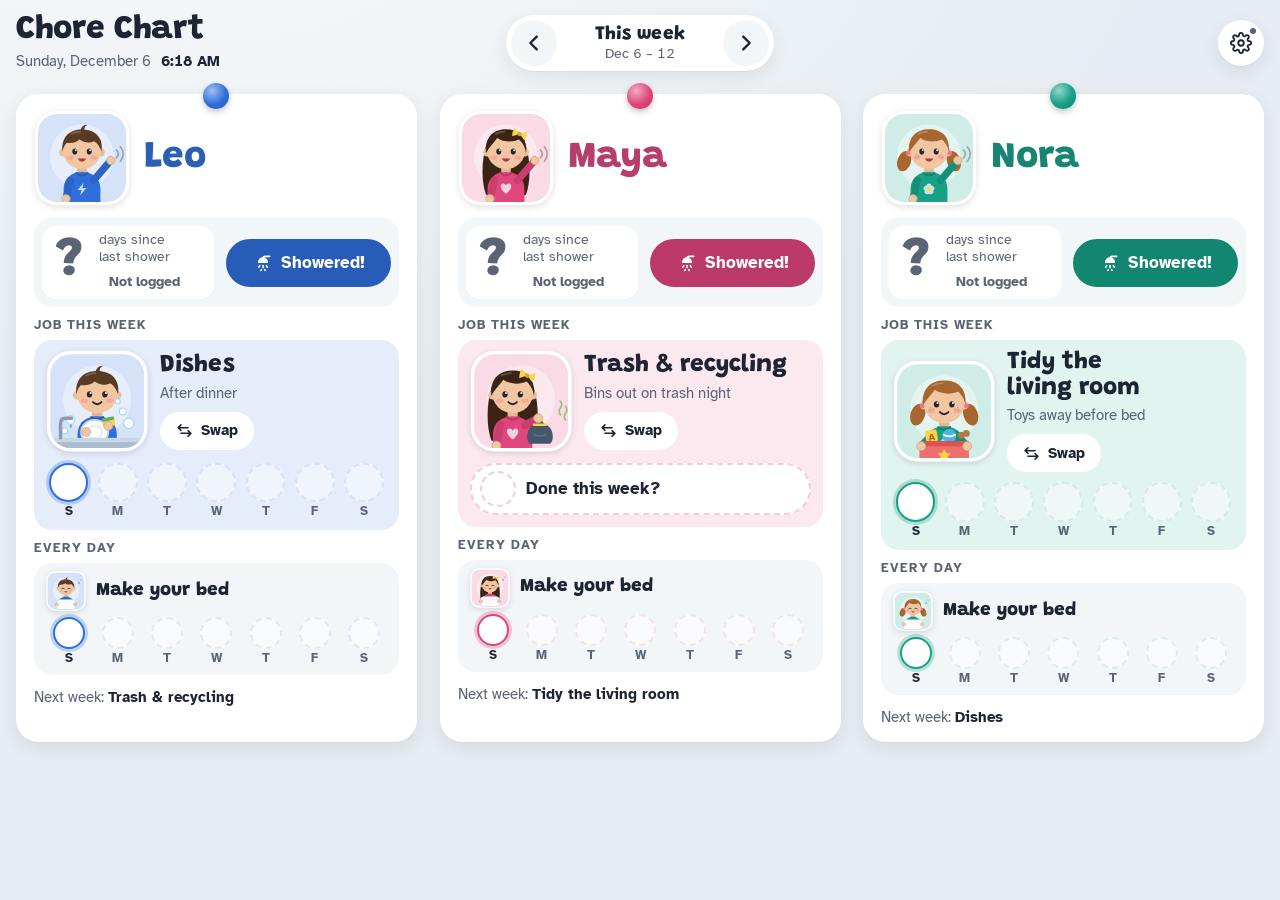
==== chore-chart/index.html @ 327c025f "Add fridge chore chart app (chore-chart/) Static HTML/JS page plus one Vercel function for a kitchen" ====
<!doctype html>
<html lang="en">
<head>
<meta charset="utf-8">
<meta name="viewport" content="width=device-width, initial-scale=1, viewport-fit=cover">
<title>Fridge Chore Chart</title>
<meta name="claude:viewport-fit-sides" content="cover">
<meta name="description" content="Weekly chore rotation and shower tracker for the kitchen fridge.">
<meta name="theme-color" content="#e6ecf1" media="(prefers-color-scheme: light)">
<meta name="theme-color" content="#121822" media="(prefers-color-scheme: dark)">
<meta name="apple-mobile-web-app-capable" content="yes">
<meta name="mobile-web-app-capable" content="yes">
<meta name="apple-mobile-web-app-title" content="Chores">
<link rel="manifest" href="manifest.webmanifest">
<link rel="icon" href="icons/icon.svg" type="image/svg+xml">
<link rel="apple-touch-icon" href="icons/apple-touch-icon.png">
<link rel="preconnect" href="https://fonts.googleapis.com">
<link rel="preconnect" href="https://fonts.gstatic.com" crossorigin>
<link rel="stylesheet" href="https://fonts.googleapis.com/css2?family=Atkinson+Hyperlegible:wght@400;700&family=Grandstander:wght@600;800&display=swap">
<link rel="stylesheet" href="styles.css">
</head>
<body>
<div id="board" class="page"></div>
<div id="sheet"></div>
<div id="toast" class="toast-wrap" aria-live="polite"></div>
<noscript>This chart needs JavaScript turned on.</noscript>
<script type="module" src="app.js"></script>
</body>
</html>
---- chore-chart/styles.css ----
/* Layout: a fridge door. A slim header rail, then one paper panel per kid held up by a magnet in their color.
   Each panel reads top to bottom: who, shower counter, this week's job sticker + sticker-chart dots, every-day jobs. */
:root {
  --bg: #e6ecf1;            /* fridge enamel */
  --bg-sheen: #f6f9fb;
  --panel: #ffffff;
  --panel-2: #f3f6f9;
  --ink: #1d2433;
  --ink-2: #5a6475;
  --line: #d3dbe4;
  --star: #f4b000;
  --star-ink: #6b4b00;
  --fresh: #188a55;
  --due: #c27a00;
  --overdue: #d6344a;
  --fresh-wash: #e1f4e9;
  --due-wash: #fdf0d6;
  --overdue-wash: #fde3e6;
  --scrim: rgba(20, 26, 36, 0.45);
  --shadow: 0 1px 0 rgba(29, 36, 51, 0.04), 0 6px 18px rgba(29, 36, 51, 0.08);
  --ink-mix: 22%;           /* how far kid colors lean toward --ink for text */

  --font-display: "Grandstander", ui-rounded, "Arial Rounded MT Bold", "Trebuchet MS", system-ui, sans-serif;
  --font-body: "Atkinson Hyperlegible", system-ui, -apple-system, "Segoe UI", Roboto, sans-serif;

  --radius: 22px;
  --dot: clamp(30px, 3.1vw, 44px);
}

@media (prefers-color-scheme: dark) {
  :root:not([data-theme="light"]) {
    --bg: #121822;
    --bg-sheen: #19212d;
    --panel: #1b2330;
    --panel-2: #222c3b;
    --ink: #eef2f7;
    --ink-2: #a4aebe;
    --line: #313c4d;
    --star: #ffc933;
    --star-ink: #3a2a00;
    --fresh: #45c486;
    --due: #f0b23a;
    --overdue: #ff6b7d;
    --fresh-wash: rgba(69, 196, 134, 0.16);
    --due-wash: rgba(240, 178, 58, 0.16);
    --overdue-wash: rgba(255, 107, 125, 0.16);
    --scrim: rgba(0, 0, 0, 0.6);
    --shadow: 0 1px 0 rgba(0, 0, 0, 0.3), 0 8px 22px rgba(0, 0, 0, 0.3);
    --ink-mix: 40%;
    color-scheme: dark;
  }
}

:root[data-theme="dark"] {
  --bg: #121822;
  --bg-sheen: #19212d;
  --panel: #1b2330;
  --panel-2: #222c3b;
  --ink: #eef2f7;
  --ink-2: #a4aebe;
  --line: #313c4d;
  --star: #ffc933;
  --star-ink: #3a2a00;
  --fresh: #45c486;
  --due: #f0b23a;
  --overdue: #ff6b7d;
  --fresh-wash: rgba(69, 196, 134, 0.16);
  --due-wash: rgba(240, 178, 58, 0.16);
  --overdue-wash: rgba(255, 107, 125, 0.16);
  --scrim: rgba(0, 0, 0, 0.6);
  --shadow: 0 1px 0 rgba(0, 0, 0, 0.3), 0 8px 22px rgba(0, 0, 0, 0.3);
  --ink-mix: 40%;
  color-scheme: dark;
}

*, *::before, *::after { box-sizing: border-box; }

html, body { min-height: 100%; }

body {
  margin: 0;
  background: radial-gradient(1400px 700px at 15% -10%, var(--bg-sheen), transparent 70%), var(--bg);
  background-attachment: fixed;
  color: var(--ink);
  font: 400 17px/1.4 var(--font-body);
  -webkit-font-smoothing: antialiased;
  -webkit-tap-highlight-color: transparent;
}

body.has-sheet { overflow: hidden; }

button { font: inherit; color: inherit; }

button:focus-visible, input:focus-visible {
  outline: 3px solid var(--ink);
  outline-offset: 2px;
}

h1, h2, h3, h4, p { margin: 0; }

h1, h2, h4 { text-wrap: balance; }

svg { display: block; }

.page {
  max-width: 1500px;
  margin: 0 auto;
  padding-block: 14px 28px;
  padding-left: max(16px, env(safe-area-inset-left, 0px));
  padding-right: max(16px, env(safe-area-inset-right, 0px));
}

/* ---------- header rail ---------- */

.rail {
  display: grid;
  grid-template-columns: 1fr auto 1fr;
  align-items: center;
  gap: 12px;
  margin-bottom: 22px;
}

.brand h1 {
  font: 800 clamp(26px, 2.6vw, 36px)/1 var(--font-display);
  letter-spacing: -0.01em;
}

.brand p {
  margin-top: 4px;
  color: var(--ink-2);
  font-size: 15px;
}

.clock {
  font-variant-numeric: tabular-nums;
  font-weight: 700;
  color: var(--ink);
  margin-left: 6px;
}

.weeknav {
  display: flex;
  align-items: center;
  gap: 8px;
  background: var(--panel);
  border-radius: 999px;
  padding: 5px;
  box-shadow: var(--shadow);
}

.weeklabel {
  display: grid;
  justify-items: center;
  min-width: 150px;
  line-height: 1.15;
}

.weeklabel strong { font: 800 19px/1.1 var(--font-display); }
.weeklabel span { color: var(--ink-2); font-size: 14px; font-variant-numeric: tabular-nums; }

.tools {
  display: flex;
  justify-content: flex-end;
  align-items: center;
  gap: 8px;
}

/* ---------- buttons ---------- */

.icon-btn {
  position: relative;
  display: inline-grid;
  place-items: center;
  width: 46px;
  height: 46px;
  border: 0;
  border-radius: 999px;
  background: var(--panel-2);
  cursor: pointer;
  flex: none;
}

.icon-btn svg { width: 22px; height: 22px; }
.icon-btn-small { width: 36px; height: 36px; }
.icon-btn-small svg { width: 16px; height: 16px; }
.tools .icon-btn { background: var(--panel); box-shadow: var(--shadow); }

.sync i {
  position: absolute;
  top: 6px;
  right: 6px;
  width: 10px;
  height: 10px;
  border-radius: 50%;
  border: 2px solid var(--panel);
  background: var(--ink-2);
}

.sync--cloud i { background: var(--fresh); }
.sync--offline i, .sync--connecting i { background: var(--due); }
.sync--locked i { background: var(--overdue); }

.btn {
  display: inline-flex;
  align-items: center;
  justify-content: center;
  gap: 8px;
  min-height: 48px;
  padding: 0 18px;
  border: 2px solid var(--line);
  border-radius: 999px;
  background: var(--panel);
  font-weight: 700;
  cursor: pointer;
  white-space: nowrap;
}

.btn svg { width: 20px; height: 20px; flex: none; }
.btn-small { min-height: 38px; padding: 0 14px; font-size: 15px; }
.btn-small svg { width: 17px; height: 17px; }
.btn-ghost { border-color: transparent; background: var(--panel-2); }
.btn-wide { width: 100%; margin-top: 14px; }
.btn-primary { background: var(--ink); color: var(--panel); border-color: var(--ink); }

.btn-kid {
  background: var(--kid-strong);
  border-color: var(--kid-strong);
  color: #fff;
}

.btn:active, .icon-btn:active, .day:active, .week-check:active, .job-art:active, .opt:active { transform: scale(0.96); }

/* ---------- the board ---------- */

.board {
  display: grid;
  grid-template-columns: repeat(var(--cols, 3), minmax(0, 1fr));
  gap: clamp(14px, 1.8vw, 26px);
}

/* side by side, line up each section across the kids */
@media (min-width: 761px) {
  @supports (grid-template-rows: subgrid) {
    .board { row-gap: 0; }
    .kid { grid-row: span var(--rows, 5); grid-template-rows: subgrid; row-gap: 12px; }
    .next { align-self: end; }
  }
}

.kid {
  position: relative;
  min-width: 0;
  container-type: inline-size;
  background: var(--panel);
  border-radius: var(--radius);
  box-shadow: var(--shadow);
  padding: 16px clamp(14px, 1.4vw, 20px) 14px;
  display: grid;
  grid-template-columns: minmax(0, 1fr);
  gap: 12px;
  align-content: start;
}

/* the magnet holding the page up */
.kid::before {
  content: "";
  position: absolute;
  top: -11px;
  left: 50%;
  width: 26px;
  height: 26px;
  margin-left: -13px;
  border-radius: 50%;
  background: radial-gradient(circle at 35% 30%, var(--kid-light), var(--kid) 55%, var(--kid-strong));
  box-shadow: 0 3px 6px rgba(0, 0, 0, 0.22);
}

.kid-top {
  display: flex;
  align-items: center;
  gap: 14px;
  min-width: 0;
}

.portrait { width: clamp(76px, 7.5vw, 104px); flex: none; }
.portrait .art, .job-art .art, .mini-head .art, .sheet-art .art, .opt .art { width: 100%; height: auto; filter: drop-shadow(0 2px 3px rgba(0, 0, 0, 0.12)); }

.kid-name { display: grid; gap: 6px; min-width: 0; }

.kid-name h2 {
  font: 800 clamp(30px, 3vw, 44px)/1 var(--font-display);
  color: var(--kid-strong);
  color: color-mix(in srgb, var(--kid), var(--ink) var(--ink-mix));
  overflow-wrap: anywhere;
}

.stamp {
  justify-self: start;
  display: inline-flex;
  align-items: center;
  gap: 6px;
  padding: 4px 12px 4px 8px;
  border-radius: 999px;
  background: var(--star);
  color: var(--star-ink);
  font-weight: 700;
  font-size: 15px;
  transform: rotate(-3deg);
}

.stamp svg { width: 18px; height: 18px; }

.label {
  font: 700 13px/1 var(--font-body);
  text-transform: uppercase;
  letter-spacing: 0.08em;
  color: var(--ink-2);
}

/* ---------- shower counter ---------- */

.shower {
  display: flex;
  flex-wrap: wrap;
  align-items: stretch;
  gap: 12px;
  padding: 8px;
  border-radius: 18px;
  background: var(--panel-2);
}

.counter {
  display: flex;
  align-items: center;
  gap: 10px;
  flex: 1 1 auto;
  min-width: 0;
  padding: 6px 12px 6px 8px;
  border: 0;
  border-radius: 14px;
  background: var(--status-wash, var(--panel));
  text-align: left;
  cursor: pointer;
}

.counter .num {
  min-width: 1.4ch;
  font: 800 clamp(40px, 4vw, 54px)/0.9 var(--font-display);
  color: var(--status, var(--ink-2));
  font-variant-numeric: tabular-nums;
  text-align: center;
}

.counter .cap { display: grid; justify-items: start; gap: 5px; font-size: 14px; line-height: 1.2; color: var(--ink-2); }

.shower .btn-kid { align-self: center; flex: 1 0 auto; }

.pill {
  padding: 3px 10px;
  border-radius: 999px;
  font-weight: 700;
  font-size: 14px;
  background: var(--status-wash, var(--panel));
  color: var(--status, var(--ink-2));
  white-space: nowrap;
}

.shower--fresh { --status: var(--fresh); --status-wash: var(--fresh-wash); }
.shower--due { --status: var(--due); --status-wash: var(--due-wash); }
.shower--overdue { --status: var(--overdue); --status-wash: var(--overdue-wash); }
.shower--overdue .num { animation: nudge 2.4s ease-in-out infinite; }

/* ---------- jobs ---------- */

.jobs, .everyday { display: grid; gap: 8px; align-content: start; }

.job {
  display: grid;
  gap: 10px;
  padding: 10px 12px 12px;
  border-radius: 18px;
  background: var(--kid-wash);
}

.job-top {
  display: flex;
  gap: 12px;
  align-items: center;
  min-width: 0;
}

.job-art {
  width: clamp(76px, 8vw, 116px);
  flex: none;
  padding: 0;
  border: 0;
  background: none;
  cursor: pointer;
}

.job-head { display: grid; gap: 4px; min-width: 0; }
.job-head h4 { font: 800 clamp(21px, 1.9vw, 27px)/1.05 var(--font-display); overflow-wrap: anywhere; }
.note { color: var(--ink-2); font-size: 15px; }

.job-meta {
  display: flex;
  flex-wrap: wrap;
  align-items: center;
  gap: 8px;
  margin-top: 4px;
}

.job-meta .btn-ghost { background: var(--panel); }

.tag {
  padding: 3px 10px;
  border-radius: 999px;
  background: var(--kid-strong);
  color: #fff;
  font-size: 13px;
  font-weight: 700;
}

/* sticker-chart dots */
.days {
  display: grid;
  grid-template-columns: repeat(7, minmax(0, 1fr));
  gap: 4px;
}

.day {
  display: grid;
  justify-items: center;
  gap: 3px;
  padding: 0;
  border: 0;
  background: none;
  cursor: pointer;
}

.day .mark {
  display: grid;
  place-items: center;
  width: var(--dot);
  height: var(--dot);
  max-width: 100%;
  border-radius: 50%;
  border: 2.5px dashed var(--kid-soft);
  background: var(--panel);
}

.day .dl { font-size: 13px; font-weight: 700; color: var(--ink-2); line-height: 1; }

.day.is-today .mark { border-style: solid; border-color: var(--kid); box-shadow: 0 0 0 3px var(--kid-soft); }
.day.is-today .dl { color: var(--ink); }
.day.is-future { cursor: default; }
.day.is-future .mark { opacity: 0.45; }

.day.is-done .mark, .week-check.is-done .mark {
  border: 3px solid #fff;
  background: var(--star);
  color: #fff;
  box-shadow: 0 2px 4px rgba(0, 0, 0, 0.18);
}

.day.is-done.is-today .mark { box-shadow: 0 0 0 3px var(--kid-soft), 0 2px 4px rgba(0, 0, 0, 0.18); }
.day .mark svg { width: 64%; height: 64%; }

.week-check {
  display: flex;
  align-items: center;
  gap: 10px;
  width: 100%;
  min-height: 52px;
  padding: 6px 16px 6px 8px;
  border: 2.5px dashed var(--kid-soft);
  border-radius: 999px;
  background: var(--panel);
  font-weight: 700;
  cursor: pointer;
}

.week-check .mark {
  display: grid;
  place-items: center;
  width: 36px;
  height: 36px;
  border-radius: 50%;
  border: 2.5px dashed var(--kid-soft);
  flex: none;
}

.week-check .mark svg { width: 22px; height: 22px; }
.week-check.is-done { border-style: solid; border-color: var(--star); background: var(--due-wash); }
.week-check:disabled { opacity: 0.5; cursor: default; }

.pop .mark { animation: pop 0.55s cubic-bezier(0.3, 1.6, 0.5, 1); }

.mini {
  display: grid;
  gap: 6px;
  padding: 8px 12px 10px;
  border-radius: 18px;
  background: var(--panel-2);
}

.mini-head { display: flex; align-items: center; gap: 10px; }
.mini-head .art { width: 40px; }
.mini-head h4 { font: 800 19px/1.1 var(--font-display); }
.mini .days { --dot: clamp(26px, 2.5vw, 36px); }

.next { color: var(--ink-2); font-size: 15px; }
.next b { color: var(--ink); }
.empty { color: var(--ink-2); padding: 8px 2px; }

/* ---------- sheets ---------- */

.scrim {
  position: fixed;
  inset: 0;
  background: var(--scrim);
  z-index: 20;
}

.sheet {
  position: fixed;
  z-index: 21;
  left: 50%;
  bottom: 0;
  width: min(600px, 100%);
  max-height: 88vh;
  overflow-y: auto;
  transform: translateX(-50%);
  background: var(--panel);
  border-radius: 26px 26px 0 0;
  padding: 18px max(20px, env(safe-area-inset-right, 0px)) calc(24px + env(safe-area-inset-bottom, 0px)) max(20px, env(safe-area-inset-left, 0px));
  display: grid;
  gap: 12px;
  box-shadow: 0 -10px 40px rgba(0, 0, 0, 0.2);
}

@media (min-width: 700px) and (min-height: 560px) {
  .sheet {
    bottom: auto;
    top: 50%;
    transform: translate(-50%, -50%);
    border-radius: 26px;
    padding: 22px 26px 26px;
  }
}

.sheet-in { animation: rise 0.22s ease-out; }

.sheet-head { display: flex; align-items: center; gap: 14px; margin-bottom: 4px; }
.sheet-art { width: 84px; flex: none; }
.sheet-title { flex: 1; min-width: 0; }
.sheet-title h2 { font: 800 28px/1.05 var(--font-display); }
.sheet-title p { color: var(--ink-2); margin-top: 4px; }
.sheet .label { margin-top: 8px; }

.opts {
  display: grid;
  grid-template-columns: repeat(auto-fill, minmax(150px, 1fr));
  gap: 10px;
}

.opt {
  display: flex;
  align-items: center;
  gap: 10px;
  padding: 8px 12px 8px 8px;
  border: 2px solid transparent;
  border-radius: 18px;
  background: var(--kid-wash);
  text-align: left;
  cursor: pointer;
  min-width: 0;
}

.opt .art { width: 54px; flex: none; }
.opt span { display: grid; min-width: 0; font-size: 15px; line-height: 1.25; color: var(--ink-2); }
.opt b { color: var(--ink); font-size: 17px; }
.opt:disabled { opacity: 0.5; cursor: default; }
.opt:not(:disabled):hover { border-color: var(--kid-soft); }

.btn-row { display: flex; flex-wrap: wrap; gap: 10px; }
.fine { color: var(--ink-2); font-size: 14px; }

.history { list-style: none; margin: 0; padding: 0; display: grid; gap: 6px; }

.history li {
  display: flex;
  align-items: center;
  justify-content: space-between;
  gap: 10px;
  padding: 6px 6px 6px 14px;
  border-radius: 14px;
  background: var(--panel-2);
  font-variant-numeric: tabular-nums;
}

.set { display: grid; gap: 10px; padding-top: 6px; }
.set p { color: var(--ink-2); }
.set > .btn { justify-self: start; }

.sync-line { display: flex; align-items: baseline; gap: 10px; }
.sync-line i { flex: none; width: 10px; height: 10px; border-radius: 50%; background: var(--ink-2); transform: translateY(1px); }
.sync-line.sync--cloud i { background: var(--fresh); }
.sync-line.sync--offline i, .sync-line.sync--connecting i { background: var(--due); }
.sync-line.sync--locked i { background: var(--overdue); }

.key-form { display: grid; gap: 8px; }
.key-form label { font-weight: 700; }

.key-form input {
  flex: 1 1 200px;
  min-height: 48px;
  padding: 0 16px;
  border: 2px solid var(--line);
  border-radius: 14px;
  background: var(--panel-2);
  color: var(--ink);
  font: inherit;
}

/* ---------- toast ---------- */

.toast-wrap {
  position: fixed;
  z-index: 30;
  left: 0;
  right: 0;
  bottom: calc(18px + env(safe-area-inset-bottom, 0px));
  display: flex;
  justify-content: center;
  padding-left: max(16px, env(safe-area-inset-left, 0px));
  padding-right: max(16px, env(safe-area-inset-right, 0px));
  pointer-events: none;
}

.toast {
  display: flex;
  align-items: center;
  gap: 14px;
  max-width: 100%;
  padding: 8px 8px 8px 18px;
  border-radius: 999px;
  background: var(--ink);
  color: var(--panel);
  font-weight: 700;
  box-shadow: 0 10px 30px rgba(0, 0, 0, 0.25);
  pointer-events: auto;
  animation: rise 0.2s ease-out;
}

.toast .btn { background: var(--panel); color: var(--ink); border-color: var(--panel); }

/* ---------- motion ---------- */

@keyframes pop {
  0% { transform: scale(0.4) rotate(-30deg); }
  100% { transform: scale(1) rotate(0); }
}

@keyframes rise {
  from { opacity: 0; translate: 0 16px; }
  to { opacity: 1; translate: 0 0; }
}

@keyframes nudge {
  0%, 86%, 100% { transform: rotate(0); }
  90% { transform: rotate(-8deg); }
  95% { transform: rotate(8deg); }
}

@media (prefers-reduced-motion: reduce) {
  *, *::before, *::after { animation: none !important; transition: none !important; }
}

/* ---------- smaller screens ---------- */

@media (max-width: 760px) {
  .rail { grid-template-columns: 1fr auto; }
  .weeknav { grid-column: 1 / -1; grid-row: 2; justify-self: center; }
  .board { grid-template-columns: minmax(0, 1fr); gap: 26px; }
  :root { --dot: clamp(30px, 9vw, 44px); }
  .mini .days { --dot: clamp(26px, 8vw, 36px); }
}

/* narrow kid panels (portrait tablets, small landscape tablets) */
@container (max-width: 330px) {
  .shower { gap: 8px; padding: 6px; }
  .counter { gap: 8px; padding: 6px 8px; }
  .counter .num { font-size: 38px; }
  .counter .cap { font-size: 13px; }
  .shower .btn-kid { padding: 0 12px; font-size: 15px; gap: 6px; }
  .job-head h4 { font-size: 20px; }
  .note { font-size: 14px; }
  .kid-name h2 { font-size: 30px; }
}

/* very narrow kid panels (three across on a portrait tablet) */
@container (max-width: 270px) {
  .job-top { flex-direction: column; align-items: flex-start; }
  .job-art { width: 108px; }
  .job-head h4 { font-size: 22px; }
  .days { gap: 2px; }
  .day .mark { border-width: 2px; }
  .portrait { width: 70px; }
  .kid-name h2 { font-size: 28px; }
  .stamp { font-size: 13px; }
}
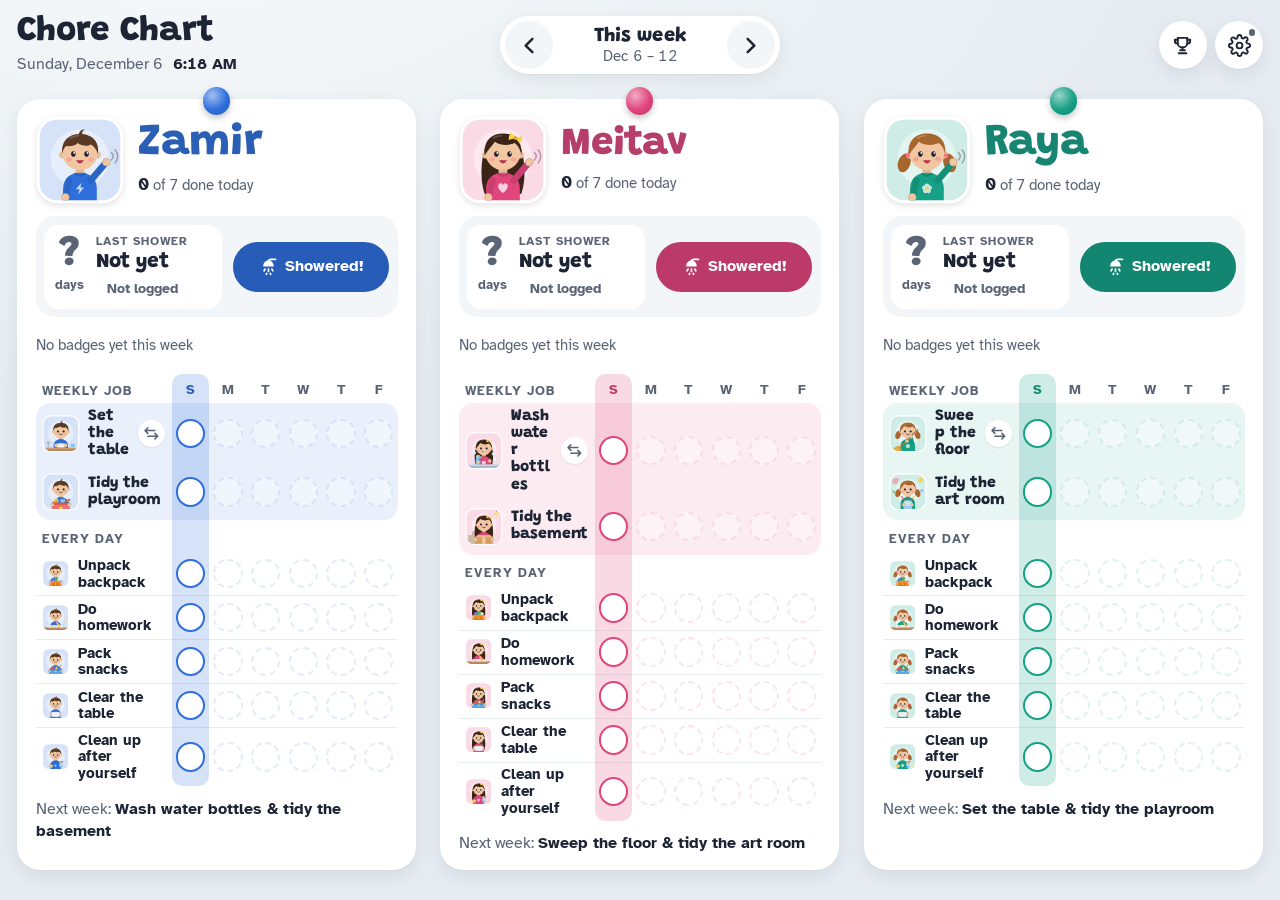
==== commit ba2efead: "Chart redesign: real kids and chores, celebrations, and awards - Set up for Zamir, Meitav and Raya. " ====
--- a/chore-chart/index.html
+++ b/chore-chart/index.html
@@ -23,6 +23,8 @@
 <div id="board" class="page"></div>
 <div id="sheet"></div>
 <div id="toast" class="toast-wrap" aria-live="polite"></div>
+<div id="fx-layer" aria-hidden="true"></div>
+<canvas id="fx" aria-hidden="true"></canvas>
 <noscript>This chart needs JavaScript turned on.</noscript>
 <script type="module" src="app.js"></script>
 </body>
--- a/chore-chart/styles.css
+++ b/chore-chart/styles.css
@@ -1,5 +1,5 @@
 /* Layout: a fridge door. A slim header rail, then one paper panel per kid held up by a magnet in their color.
-   Each panel reads top to bottom: who, shower counter, this week's job sticker + sticker-chart dots, every-day jobs. */
+   Each panel: who, the shower counter, badges, then a sticker chart (tasks down, days across). */
 :root {
   --bg: #e6ecf1;            /* fridge enamel */
   --bg-sheen: #f6f9fb;
@@ -8,6 +8,7 @@
   --ink: #1d2433;
   --ink-2: #5a6475;
   --line: #d3dbe4;
+  --hair: #e8edf2;
   --star: #f4b000;
   --star-ink: #6b4b00;
   --fresh: #188a55;
@@ -36,6 +37,7 @@
     --ink: #eef2f7;
     --ink-2: #a4aebe;
     --line: #313c4d;
+    --hair: #263040;
     --star: #ffc933;
     --star-ink: #3a2a00;
     --fresh: #45c486;
@@ -59,6 +61,7 @@
   --ink: #eef2f7;
   --ink-2: #a4aebe;
   --line: #313c4d;
+  --hair: #263040;
   --star: #ffc933;
   --star-ink: #3a2a00;
   --fresh: #45c486;
@@ -132,6 +135,7 @@
 }
 
 .clock {
+  white-space: nowrap;
   font-variant-numeric: tabular-nums;
   font-weight: 700;
   color: var(--ink);
@@ -239,10 +243,10 @@
 }
 
 /* side by side, line up each section across the kids */
-@media (min-width: 761px) {
+@media (min-width: 761px) and (orientation: landscape) {
   @supports (grid-template-rows: subgrid) {
     .board { row-gap: 0; }
-    .kid { grid-row: span var(--rows, 5); grid-template-rows: subgrid; row-gap: 12px; }
+    .kid { grid-row: span 5; grid-template-rows: subgrid; row-gap: 12px; }
     .next { align-self: end; }
   }
 }
@@ -254,7 +258,7 @@
   background: var(--panel);
   border-radius: var(--radius);
   box-shadow: var(--shadow);
-  padding: 16px clamp(14px, 1.4vw, 20px) 14px;
+  padding: 16px clamp(12px, 1.4vw, 18px) 14px;
   display: grid;
   grid-template-columns: minmax(0, 1fr);
   gap: 12px;
@@ -275,6 +279,8 @@
   box-shadow: 0 3px 6px rgba(0, 0, 0, 0.22);
 }
 
+.kid-side, .kid-main { display: contents; }
+
 .kid-top {
   display: flex;
   align-items: center;
@@ -282,20 +288,22 @@
   min-width: 0;
 }
 
-.portrait { width: clamp(76px, 7.5vw, 104px); flex: none; }
-.portrait .art, .job-art .art, .mini-head .art, .sheet-art .art, .opt .art { width: 100%; height: auto; filter: drop-shadow(0 2px 3px rgba(0, 0, 0, 0.12)); }
-
-.kid-name { display: grid; gap: 6px; min-width: 0; }
+.art { width: 100%; height: auto; }
+.portrait { width: 84px; flex: none; }
+.portrait .art, .sheet-art .art, .opt .art, .holder .art, .moment-art .art, .sticker-pop .art {
+  filter: drop-shadow(0 2px 3px rgba(0, 0, 0, 0.12));
+}
+
+.kid-name { display: grid; justify-items: start; gap: 6px; min-width: 0; }
 
 .kid-name h2 {
-  font: 800 clamp(30px, 3vw, 44px)/1 var(--font-display);
+  font: 800 clamp(26px, calc(230px / var(--name-len, 4)), 42px)/1 var(--font-display);
   color: var(--kid-strong);
   color: color-mix(in srgb, var(--kid), var(--ink) var(--ink-mix));
-  overflow-wrap: anywhere;
+  overflow-wrap: break-word;
 }
 
 .stamp {
-  justify-self: start;
   display: inline-flex;
   align-items: center;
   gap: 6px;
@@ -305,13 +313,16 @@
   color: var(--star-ink);
   font-weight: 700;
   font-size: 15px;
+  white-space: nowrap;
   transform: rotate(-3deg);
 }
 
 .stamp svg { width: 18px; height: 18px; }
+.today-count { color: var(--ink-2); font-size: 14px; }
+.today-count b { color: var(--ink); font-size: 16px; }
 
 .label {
-  font: 700 13px/1 var(--font-body);
+  font: 700 12px/1 var(--font-body);
   text-transform: uppercase;
   letter-spacing: 0.08em;
   color: var(--ink-2);
@@ -323,7 +334,7 @@
   display: flex;
   flex-wrap: wrap;
   align-items: stretch;
-  gap: 12px;
+  gap: 10px;
   padding: 8px;
   border-radius: 18px;
   background: var(--panel-2);
@@ -332,10 +343,10 @@
 .counter {
   display: flex;
   align-items: center;
-  gap: 10px;
+  gap: 12px;
   flex: 1 1 auto;
   min-width: 0;
-  padding: 6px 12px 6px 8px;
+  padding: 8px 12px 8px 10px;
   border: 0;
   border-radius: 14px;
   background: var(--status-wash, var(--panel));
@@ -343,175 +354,204 @@
   cursor: pointer;
 }
 
-.counter .num {
-  min-width: 1.4ch;
-  font: 800 clamp(40px, 4vw, 54px)/0.9 var(--font-display);
-  color: var(--status, var(--ink-2));
-  font-variant-numeric: tabular-nums;
-  text-align: center;
-}
-
-.counter .cap { display: grid; justify-items: start; gap: 5px; font-size: 14px; line-height: 1.2; color: var(--ink-2); }
-
-.shower .btn-kid { align-self: center; flex: 1 0 auto; }
+.counter .num { display: grid; justify-items: center; flex: none; min-width: 2ch; color: var(--status, var(--ink-2)); }
+.counter .num b { font: 800 44px/0.9 var(--font-display); font-variant-numeric: tabular-nums; }
+.counter .num small { margin-top: 2px; font-size: 12px; font-weight: 700; }
+.cap { display: grid; justify-items: start; gap: 3px; min-width: 0; }
+.cap-label { font-size: 11px; font-weight: 700; letter-spacing: 0.08em; text-transform: uppercase; color: var(--ink-2); }
+.cap-day { font: 800 20px/1.05 var(--font-display); color: var(--ink); }
 
 .pill {
-  padding: 3px 10px;
+  padding: 2px 10px;
   border-radius: 999px;
   font-weight: 700;
-  font-size: 14px;
-  background: var(--status-wash, var(--panel));
+  font-size: 13px;
+  background: var(--panel);
   color: var(--status, var(--ink-2));
   white-space: nowrap;
 }
 
+.shower .btn-kid { align-self: center; flex: 1 0 auto; }
 .shower--fresh { --status: var(--fresh); --status-wash: var(--fresh-wash); }
 .shower--due { --status: var(--due); --status-wash: var(--due-wash); }
 .shower--overdue { --status: var(--overdue); --status-wash: var(--overdue-wash); }
-.shower--overdue .num { animation: nudge 2.4s ease-in-out infinite; }
-
-/* ---------- jobs ---------- */
-
-.jobs, .everyday { display: grid; gap: 8px; align-content: start; }
-
-.job {
-  display: grid;
-  gap: 10px;
-  padding: 10px 12px 12px;
-  border-radius: 18px;
-  background: var(--kid-wash);
-}
-
-.job-top {
-  display: flex;
-  gap: 12px;
-  align-items: center;
-  min-width: 0;
-}
-
-.job-art {
-  width: clamp(76px, 8vw, 116px);
-  flex: none;
+.shower--overdue .num b { display: block; animation: nudge 2.4s ease-in-out infinite; }
+
+/* ---------- badges ---------- */
+
+.badges {
+  display: flex;
+  flex-wrap: wrap;
+  align-items: center;
+  gap: 6px;
+  min-height: 30px;
   padding: 0;
   border: 0;
   background: none;
+  text-align: left;
   cursor: pointer;
 }
 
-.job-head { display: grid; gap: 4px; min-width: 0; }
-.job-head h4 { font: 800 clamp(21px, 1.9vw, 27px)/1.05 var(--font-display); overflow-wrap: anywhere; }
-.note { color: var(--ink-2); font-size: 15px; }
-
-.job-meta {
-  display: flex;
-  flex-wrap: wrap;
+.badge {
+  display: inline-flex;
+  align-items: center;
+  gap: 5px;
+  padding: 2px 10px 2px 3px;
+  border-radius: 999px;
+  background: var(--panel-2);
+  font-size: 13px;
+  font-weight: 700;
+  white-space: nowrap;
+}
+
+.badge .medal { width: 22px; height: 24px; flex: none; }
+.badges-empty { color: var(--ink-2); font-size: 14px; }
+
+/* ---------- the chart: one row per task, one column per day ---------- */
+
+.chart { --cell: 44px; display: grid; min-width: 0; }
+
+.row {
+  display: grid;
+  grid-template-columns: minmax(0, 1fr) repeat(var(--ndays, 6), var(--cell));
+  align-items: stretch;
+}
+
+.row > * { min-width: 0; }
+.row-head .label, .row-sub .label { align-self: end; padding: 0 6px 6px; }
+.row-sub .label { padding-top: 12px; }
+
+.dh {
+  display: grid;
+  place-items: end center;
+  padding: 6px 0 4px;
+  font-size: 13px;
+  font-weight: 700;
+  color: var(--ink-2);
+  border-radius: 10px 10px 0 0;
+}
+
+.dh.is-today { color: var(--kid-strong); background: var(--kid-tint); }
+.gap.is-today { background: var(--kid-tint); }
+
+.row-job { background: var(--kid-wash); }
+.row-job:not(.row-room) { border-radius: 14px 14px 0 0; }
+.row-room { border-radius: 0 0 14px 14px; }
+.row-every + .row-every { box-shadow: inset 0 1px 0 var(--hair); }
+
+.task {
+  display: flex;
   align-items: center;
   gap: 8px;
-  margin-top: 4px;
-}
-
-.job-meta .btn-ghost { background: var(--panel); }
+  min-width: 0;
+  padding: 4px 6px;
+  border: 0;
+  background: none;
+  text-align: left;
+}
+
+.task-btn { cursor: pointer; border-radius: 14px; }
+.task-art { width: 32px; flex: none; }
+.row-job .task-art { width: 46px; }
+.task-name { min-width: 0; font-weight: 700; font-size: 15px; line-height: 1.15; overflow-wrap: break-word; }
+.row-job .task-name { font: 800 17px/1.1 var(--font-display); }
 
 .tag {
-  padding: 3px 10px;
+  display: inline-block;
+  margin-left: 6px;
+  padding: 1px 8px;
   border-radius: 999px;
   background: var(--kid-strong);
   color: #fff;
-  font-size: 13px;
-  font-weight: 700;
-}
-
-/* sticker-chart dots */
-.days {
-  display: grid;
-  grid-template-columns: repeat(7, minmax(0, 1fr));
-  gap: 4px;
-}
-
-.day {
-  display: grid;
-  justify-items: center;
-  gap: 3px;
-  padding: 0;
+  font: 700 11px/1.5 var(--font-body);
+  font-style: normal;
+  vertical-align: 2px;
+}
+
+.swap-ico {
+  display: grid;
+  place-items: center;
+  width: 30px;
+  height: 30px;
+  margin-left: auto;
+  flex: none;
+  border-radius: 50%;
+  background: var(--panel);
+  color: var(--ink-2);
+  box-shadow: 0 1px 2px rgba(0, 0, 0, 0.08);
+}
+
+.swap-ico svg { width: 16px; height: 16px; }
+
+.cell {
+  display: grid;
+  place-items: center;
+  min-height: 42px;
+  padding: 3px 0;
   border: 0;
   background: none;
   cursor: pointer;
 }
 
-.day .mark {
+.row-job .cell { min-height: 54px; }
+.cell.is-today { background: var(--kid-tint); }
+.chart > .row:last-child .cell.is-today { border-radius: 0 0 10px 10px; }
+
+.cell .mark {
   display: grid;
   place-items: center;
-  width: var(--dot);
-  height: var(--dot);
-  max-width: 100%;
+  width: min(calc(var(--cell) - 8px), 36px);
+  height: min(calc(var(--cell) - 8px), 36px);
   border-radius: 50%;
   border: 2.5px dashed var(--kid-soft);
   background: var(--panel);
 }
 
-.day .dl { font-size: 13px; font-weight: 700; color: var(--ink-2); line-height: 1; }
-
-.day.is-today .mark { border-style: solid; border-color: var(--kid); box-shadow: 0 0 0 3px var(--kid-soft); }
-.day.is-today .dl { color: var(--ink); }
-.day.is-future { cursor: default; }
-.day.is-future .mark { opacity: 0.45; }
-
-.day.is-done .mark, .week-check.is-done .mark {
+.cell.is-today .mark { border-style: solid; border-color: var(--kid); }
+.cell.is-future { cursor: default; }
+.cell.is-future .mark { opacity: 0.4; }
+
+.cell.is-done .mark {
   border: 3px solid #fff;
   background: var(--star);
   color: #fff;
   box-shadow: 0 2px 4px rgba(0, 0, 0, 0.18);
 }
 
-.day.is-done.is-today .mark { box-shadow: 0 0 0 3px var(--kid-soft), 0 2px 4px rgba(0, 0, 0, 0.18); }
-.day .mark svg { width: 64%; height: 64%; }
-
-.week-check {
-  display: flex;
-  align-items: center;
+.cell .mark svg { width: 62%; height: 62%; }
+
+.cell-week {
+  grid-column: 2 / -1;
+  display: flex;
+  justify-content: flex-start;
   gap: 10px;
-  width: 100%;
-  min-height: 52px;
-  padding: 6px 16px 6px 8px;
-  border: 2.5px dashed var(--kid-soft);
-  border-radius: 999px;
-  background: var(--panel);
+  padding: 6px;
   font-weight: 700;
-  cursor: pointer;
-}
-
-.week-check .mark {
-  display: grid;
-  place-items: center;
-  width: 36px;
-  height: 36px;
-  border-radius: 50%;
-  border: 2.5px dashed var(--kid-soft);
-  flex: none;
-}
-
-.week-check .mark svg { width: 22px; height: 22px; }
-.week-check.is-done { border-style: solid; border-color: var(--star); background: var(--due-wash); }
-.week-check:disabled { opacity: 0.5; cursor: default; }
-
+}
+
+.cell-week:disabled { opacity: 0.5; cursor: default; }
 .pop .mark { animation: pop 0.55s cubic-bezier(0.3, 1.6, 0.5, 1); }
-
-.mini {
-  display: grid;
-  gap: 6px;
-  padding: 8px 12px 10px;
-  border-radius: 18px;
-  background: var(--panel-2);
-}
-
-.mini-head { display: flex; align-items: center; gap: 10px; }
-.mini-head .art { width: 40px; }
-.mini-head h4 { font: 800 19px/1.1 var(--font-display); }
-.mini .days { --dot: clamp(26px, 2.5vw, 36px); }
-
-.next { color: var(--ink-2); font-size: 15px; }
+.row-empty .empty { padding: 12px 6px; color: var(--ink-2); }
+
+.next { order: 1; color: var(--ink-2); font-size: 15px; }
 .next b { color: var(--ink); }
-.empty { color: var(--ink-2); padding: 8px 2px; }
+
+/* narrower tiles: three across on a small landscape tablet */
+@container (max-width: 400px) {
+  .chart { --cell: 36px; }
+  .task-art { width: 26px; }
+  .row-job .task-art { width: 36px; }
+  .task-name { font-size: 14px; }
+  .row-job .task-name { font-size: 15px; }
+  .swap-ico { width: 26px; height: 26px; }
+  .counter .num b { font-size: 38px; }
+  .shower .btn-kid { padding: 0 12px; font-size: 15px; gap: 6px; }
+}
+
+@container (max-width: 300px) {
+  .chart { --cell: 31px; }
+  .row-every .task-art { display: none; }
+}
 
 /* ---------- sheets ---------- */
 
@@ -655,6 +695,85 @@
 
 .toast .btn { background: var(--panel); color: var(--ink); border-color: var(--panel); }
 
+/* ---------- awards ---------- */
+
+.award-list { list-style: none; margin: 0; padding: 0; display: grid; gap: 8px; }
+
+.award {
+  display: grid;
+  grid-template-columns: 40px minmax(0, 1fr) auto;
+  align-items: center;
+  gap: 12px;
+  padding: 10px 12px;
+  border-radius: 16px;
+  background: var(--panel-2);
+}
+
+.award .medal { width: 40px; height: 44px; }
+.award-text b { font: 800 18px/1.1 var(--font-display); }
+.award-text p { margin-top: 2px; color: var(--ink-2); font-size: 14px; }
+.holders { display: flex; flex-wrap: wrap; justify-content: flex-end; gap: 8px; }
+.holder { display: grid; justify-items: center; gap: 2px; font-size: 12px; font-weight: 700; }
+.holder .art { width: 40px; }
+
+.count {
+  position: absolute;
+  top: 2px;
+  right: 0;
+  min-width: 18px;
+  height: 18px;
+  padding: 0 4px;
+  border-radius: 999px;
+  background: var(--star);
+  color: var(--star-ink);
+  font: 700 11px/18px var(--font-body);
+}
+
+/* ---------- celebrations ---------- */
+
+#fx { position: fixed; inset: 0; width: 100%; height: 100%; pointer-events: none; z-index: 42; }
+#fx-layer { position: fixed; inset: 0; pointer-events: none; z-index: 41; }
+
+.cheer {
+  position: absolute;
+  font: 800 26px/1 var(--font-display);
+  white-space: nowrap;
+  text-shadow: 0 2px 0 #fff, 0 0 10px #fff;
+  animation: cheer 1.2s ease-out forwards;
+}
+
+.sticker-pop { position: absolute; width: 112px; animation: sticker-pop 1.5s cubic-bezier(0.2, 1.3, 0.4, 1) forwards; }
+
+.moment {
+  position: absolute;
+  inset: 0;
+  display: grid;
+  place-items: center;
+  padding: 24px;
+  background: var(--scrim);
+  pointer-events: auto;
+  animation: fade-in 0.2s ease-out;
+  transition: opacity 0.25s;
+}
+
+.moment.is-leaving { opacity: 0; }
+
+.moment-card {
+  max-width: 420px;
+  padding: 26px 32px 28px;
+  border-radius: 30px;
+  background: var(--panel);
+  text-align: center;
+  box-shadow: 0 20px 60px rgba(0, 0, 0, 0.3);
+  animation: moment-in 0.55s cubic-bezier(0.2, 1.5, 0.4, 1);
+}
+
+.moment-art { width: 170px; margin: 0 auto 12px; animation: bounce 0.9s ease-in-out infinite alternate; }
+.moment-trio { display: flex; justify-content: center; gap: 8px; width: 300px; margin-left: -65px; }
+.moment-trio .art { width: 96px; }
+.moment-title { font: 800 34px/1.05 var(--font-display); text-wrap: balance; }
+.moment-sub { margin-top: 6px; color: var(--ink-2); font-size: 18px; }
+
 /* ---------- motion ---------- */
 
 @keyframes pop {
@@ -673,40 +792,75 @@
   95% { transform: rotate(8deg); }
 }
 
+@keyframes cheer {
+  0% { opacity: 0; transform: translate(-50%, -30%) scale(0.6); }
+  15% { opacity: 1; transform: translate(-50%, -70%) scale(1.15); }
+  100% { opacity: 0; transform: translate(-50%, -260%) scale(1); }
+}
+
+@keyframes sticker-pop {
+  0% { opacity: 0; transform: translate(-50%, -50%) scale(0.2) rotate(-25deg); }
+  25% { opacity: 1; transform: translate(-50%, -125%) scale(1.1) rotate(6deg); }
+  70% { opacity: 1; transform: translate(-50%, -130%) scale(1) rotate(-3deg); }
+  100% { opacity: 0; transform: translate(-50%, -95%) scale(0.3) rotate(0); }
+}
+
+@keyframes fade-in { from { opacity: 0; } }
+
+@keyframes moment-in {
+  from { opacity: 0; transform: scale(0.5) rotate(-6deg); }
+  to { opacity: 1; transform: none; }
+}
+
+@keyframes bounce {
+  from { transform: translateY(4px) rotate(-3deg); }
+  to { transform: translateY(-8px) rotate(3deg); }
+}
+
 @media (prefers-reduced-motion: reduce) {
   *, *::before, *::after { animation: none !important; transition: none !important; }
 }
 
-/* ---------- smaller screens ---------- */
-
-@media (max-width: 760px) {
+/* ---------- portrait tablets and fridge screens ---------- */
+
+/* One band per kid, stacked. Left: who, shower, badges. Right: the chart. */
+@media (orientation: portrait) and (min-width: 600px) {
+  .rail { margin-bottom: 24px; }
+  .page { min-height: var(--screen-h, 100vh); display: flex; flex-direction: column; }
+  .board { flex: 1 0 auto; grid-template-columns: minmax(0, 1fr); grid-auto-rows: 1fr; gap: 26px; }
+
+  .kid {
+    grid-template-columns: minmax(200px, 32%) minmax(0, 1fr);
+    align-content: stretch;
+    column-gap: 20px;
+    padding: 18px 16px 14px 18px;
+  }
+
+  .kid-side, .kid-main { display: flex; flex-direction: column; gap: 12px; min-width: 0; }
+  .kid-main { container-type: inline-size; justify-content: center; }
+  .next { order: 0; margin-top: auto; }
+
+  .portrait { width: 76px; }
+  .kid-name h2 { font-size: clamp(22px, calc(190px / var(--name-len, 4)), 36px); }
+
+  .shower { flex-direction: column; flex-wrap: nowrap; gap: 8px; }
+  .counter { flex: none; }
+  .shower .btn-kid { align-self: stretch; flex: none; }
+}
+
+/* ---------- phones ---------- */
+
+@media (max-width: 599px), (orientation: landscape) and (max-width: 760px) {
   .rail { grid-template-columns: 1fr auto; }
   .weeknav { grid-column: 1 / -1; grid-row: 2; justify-self: center; }
   .board { grid-template-columns: minmax(0, 1fr); gap: 26px; }
-  :root { --dot: clamp(30px, 9vw, 44px); }
-  .mini .days { --dot: clamp(26px, 8vw, 36px); }
-}
-
-/* narrow kid panels (portrait tablets, small landscape tablets) */
-@container (max-width: 330px) {
-  .shower { gap: 8px; padding: 6px; }
-  .counter { gap: 8px; padding: 6px 8px; }
-  .counter .num { font-size: 38px; }
-  .counter .cap { font-size: 13px; }
-  .shower .btn-kid { padding: 0 12px; font-size: 15px; gap: 6px; }
-  .job-head h4 { font-size: 20px; }
-  .note { font-size: 14px; }
-  .kid-name h2 { font-size: 30px; }
-}
-
-/* very narrow kid panels (three across on a portrait tablet) */
-@container (max-width: 270px) {
-  .job-top { flex-direction: column; align-items: flex-start; }
-  .job-art { width: 108px; }
-  .job-head h4 { font-size: 22px; }
-  .days { gap: 2px; }
-  .day .mark { border-width: 2px; }
-  .portrait { width: 70px; }
-  .kid-name h2 { font-size: 28px; }
-  .stamp { font-size: 13px; }
-}
+  .kid { padding-inline: 12px; }
+  .chart { --cell: 34px; }
+  .row-job .task-art { width: 32px; }
+  .task-art { width: 24px; }
+  .task { gap: 6px; padding-inline: 4px; }
+  .task-name, .row-job .task-name { font-size: 14px; }
+  .swap-ico { display: none; }
+  .award { grid-template-columns: 40px minmax(0, 1fr); }
+  .holders { grid-column: 2; justify-content: flex-start; }
+}
